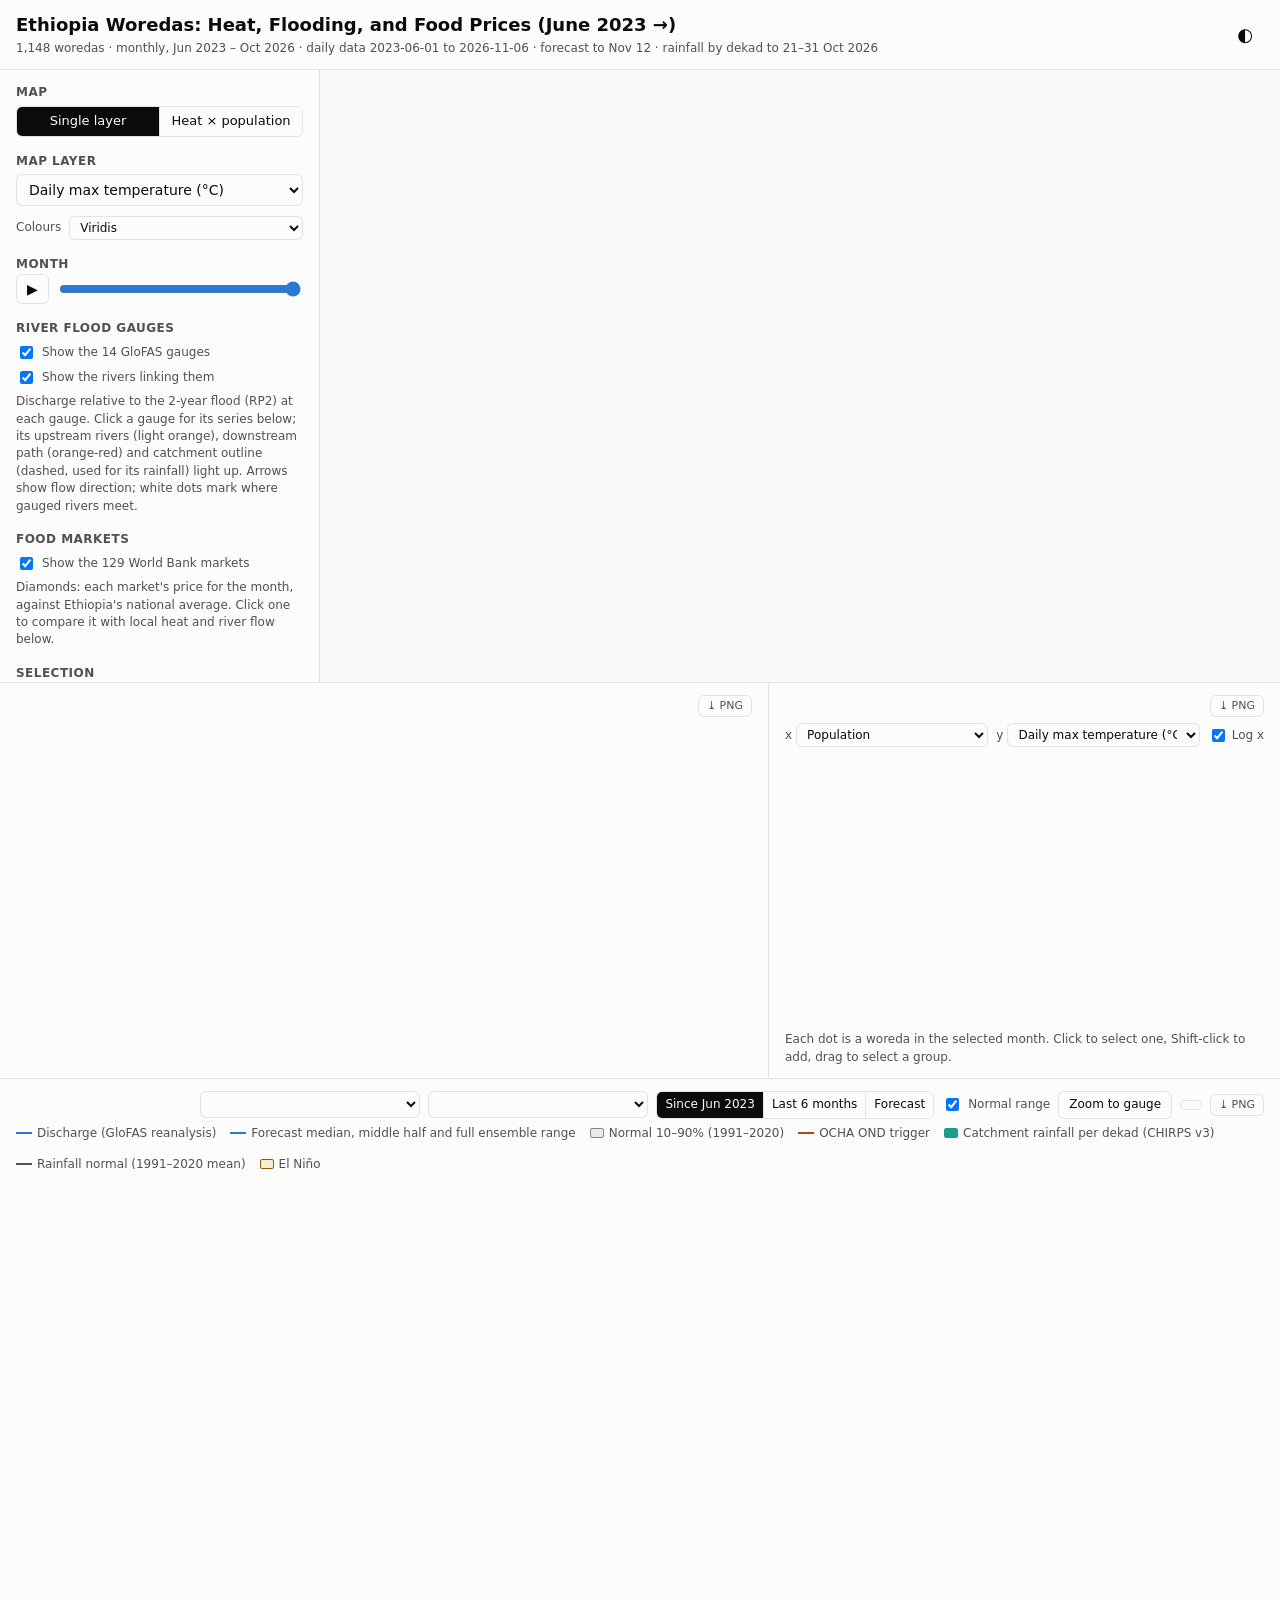
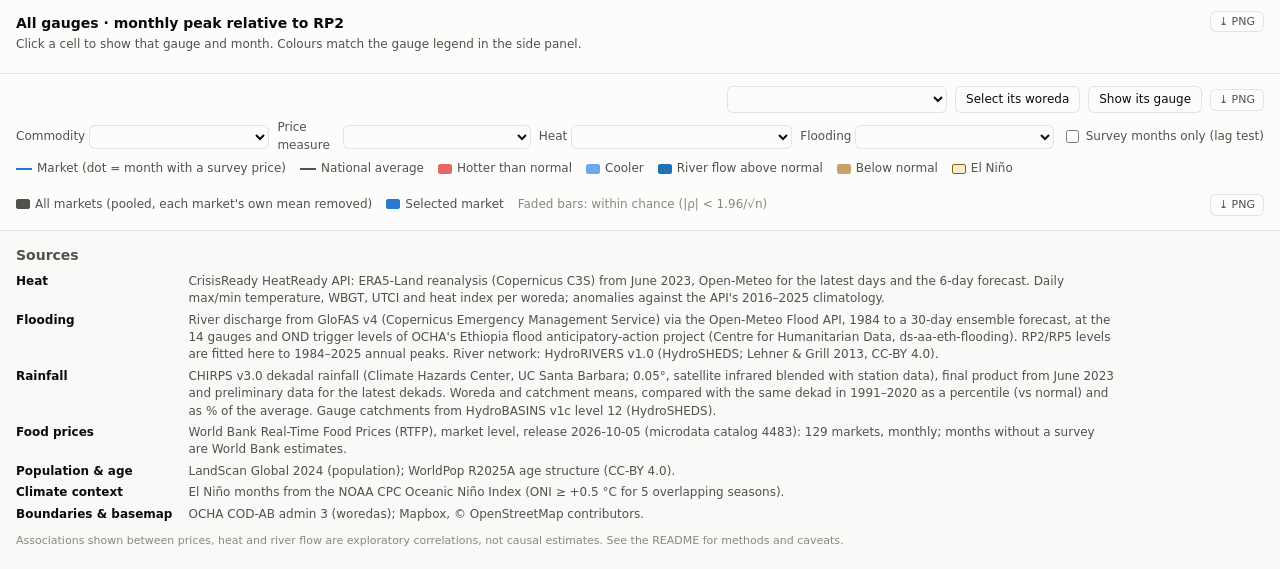
==== index.html @ 2c6a77bd "Publish map data 2026-11-07 08:17" ====
<!doctype html>
<html lang="en">
<head>
  <meta charset="utf-8">
  <meta name="viewport" content="width=device-width, initial-scale=1">
  <title>Ethiopia Woredas: Heat, Flooding, and Food Prices (June 2023 →)</title>
  <link href="https://api.mapbox.com/mapbox-gl-js/v3.7.0/mapbox-gl.css" rel="stylesheet">
  <link href="style.css?v=12" rel="stylesheet">
</head>
<body>
  <header>
    <div>
      <h1>Ethiopia Woredas: Heat, Flooding, and Food Prices (June 2023 →)</h1>
      <p class="sub" id="coverage"></p>
    </div>
    <button id="themeBtn" class="ghost" type="button" aria-label="Toggle light/dark">◐</button>
  </header>

  <main>
    <aside id="panel">
      <section>
        <span class="lbl">Map</span>
        <div class="seg" role="group" aria-label="Map mode">
          <button type="button" data-mode="single" aria-pressed="true">Single layer</button>
          <button type="button" data-mode="bi" aria-pressed="false">Heat × population</button>
        </div>
      </section>

      <section id="singleCtl">
        <label for="metric" class="lbl">Map layer</label>
        <select id="metric"></select>
        <p id="metricDesc" class="desc"></p>
        <div id="legend"></div>
        <label class="scheme"><span>Colours</span>
          <select id="scheme">
            <option value="viridis">Viridis</option>
            <option value="classic">Classic (by theme)</option>
          </select>
        </label>
      </section>

      <section id="biCtl" hidden>
        <label for="biY" class="lbl">Heat</label>
        <select id="biY" data-axis="y"></select>
        <label for="biX" class="lbl lblGap">Population or age</label>
        <select id="biX" data-axis="x"></select>
        <p class="desc">Each woreda is ranked into thirds on both. Dark woredas are among the hottest and the most populated.</p>
        <div id="bivLegend"></div>
        <div id="hotspots"></div>
      </section>

      <section id="timeCtl">
        <div class="row">
          <span class="lbl">Month</span>
          <span id="monthLabel" class="month"></span>
          <span id="ensoBadge" class="badge" hidden>El Niño</span>
        </div>
        <div class="row">
          <button id="playBtn" type="button" aria-label="Play">▶</button>
          <input id="slider" type="range" min="0" step="1" aria-label="Month">
        </div>
      </section>
      <section id="dayCtl" hidden>
        <div class="row">
          <span class="lbl">Day</span>
          <span id="dayLabel" class="month"></span>
          <span id="fcBadge" class="badge fc" hidden>Forecast</span>
        </div>
        <div class="row">
          <input id="daySlider" type="range" min="0" step="1" aria-label="Day">
        </div>
      </section>
      <section id="dekCtl" hidden>
        <div class="row">
          <span class="lbl">Dekad</span>
          <span id="dekLabel" class="month"></span>
          <span id="dekBadge" class="badge" hidden>El Niño</span>
          <span id="dekPre" class="badge fc" hidden>Preliminary</span>
        </div>
        <div class="row">
          <button id="dekPlay" type="button" aria-label="Play">▶</button>
          <input id="dekSlider" type="range" min="0" step="1" aria-label="Dekad">
        </div>
      </section>
      <p id="staticNote" class="desc" hidden></p>

      <section id="gaugeCtl">
        <span class="lbl">River flood gauges</span>
        <label class="check"><input type="checkbox" id="showGauges" checked> Show the 14 GloFAS gauges</label>
        <label class="check" id="riverRow"><input type="checkbox" id="showRivers" checked> Show the rivers linking them</label>
        <div id="gaugeLegend"></div>
        <p class="desc">Discharge relative to the 2-year flood (RP2) at each gauge. Click a gauge for its series below; its upstream rivers (light orange), downstream path (orange-red) and catchment outline (dashed, used for its rainfall) light up. Arrows show flow direction; white dots mark where gauged rivers meet.</p>
      </section>

      <section id="marketCtl">
        <span class="lbl">Food markets</span>
        <label class="check"><input type="checkbox" id="showMarkets" checked> Show the 129 World Bank markets</label>
        <div id="marketLegend"></div>
        <p class="desc">Diamonds: each market's price for the month, against Ethiopia's national average. Click one to compare it with local heat and river flow below.</p>
      </section>

      <section>
        <label for="find" class="lbl">Selection</label>
        <input id="find" list="woredaList" placeholder="Find a woreda…" autocomplete="off">
        <datalist id="woredaList"></datalist>
        <label class="check"><input type="checkbox" id="addMode"> Add to selection</label>
      </section>

      <section id="detail"></section>
    </aside>

    <div id="mapWrap">
      <div id="map"></div>
      <div id="tip" hidden></div>
    </div>
  </main>

  <div id="bottom">
    <section id="chartWrap">
      <div class="chartHead">
        <h2 id="chartTitle"></h2>
        <div class="legendRow" id="chartLegend"></div>
        <button type="button" class="png" data-png="chart" title="Download this chart as PNG">PNG</button>
      </div>
      <div id="chart"></div>
      <div id="chartTip" class="ftip" hidden></div>
    </section>

    <section id="scatterWrap">
      <div class="chartHead">
        <h2 id="scatterTitle"></h2>
        <span id="rho" class="rho"></span>
        <button type="button" class="png" data-png="scatter" title="Download this scatterplot as PNG">PNG</button>
      </div>
      <div class="scatterCtl">
        <label><span>x</span><select id="sX" data-axis="x"></select></label>
        <label><span>y</span><select id="sY" data-axis="y"></select></label>
        <label class="check"><input type="checkbox" id="sLog" checked> Log x</label>
      </div>
      <div id="scatter"></div>
      <div id="scatterTip" class="ftip" hidden></div>
      <p class="desc">Each dot is a woreda in the selected month. Click to select one, Shift-click to add, drag to select a group.</p>
    </section>
  </div>

  <section id="floodWrap">
    <div class="chartHead">
      <div>
        <h2 id="floodTitle"></h2>
        <div class="desc" id="floodWhere"></div>
        <div class="desc" id="floodLinks"></div>
      </div>
      <div class="floodCtl">
        <select id="gaugeSel" aria-label="Gauge"></select>
        <select id="gaugeCmp" aria-label="Compare with a connected gauge"></select>
        <div class="seg" id="floodRange" role="group" aria-label="Time range">
          <button type="button" data-range="all" aria-pressed="true">Since Jun 2023</button>
          <button type="button" data-range="recent" aria-pressed="false">Last 6 months</button>
          <button type="button" data-range="fc" aria-pressed="false">Forecast</button>
        </div>
        <label class="check"><input type="checkbox" id="showNormal" checked> Normal range</label>
        <button type="button" id="zoomGauge">Zoom to gauge</button>
        <button type="button" id="selZone"></button>
        <button type="button" class="png" data-png="flood" title="Download this chart as PNG">PNG</button>
      </div>
    </div>
    <div class="legendRow fleg">
      <span><i style="background:var(--accent)"></i>Discharge (GloFAS reanalysis)</span>
      <span><i style="background:var(--accent);height:0;border-top:2px dashed var(--accent)"></i>Forecast median, middle half and full ensemble range</span>
      <span><i class="box" style="background:var(--normal);border-color:var(--muted)"></i>Normal 10–90% (1991–2020)</span>
      <span id="cmpKey" hidden><i style="background:var(--cmp)"></i><span></span></span>
      <span><i style="background:var(--trigger)"></i>OCHA OND trigger</span>
      <span id="rainKey"><i class="box" style="background:var(--rain);border-color:var(--rain)"></i>Catchment rainfall per dekad (CHIRPS v3)</span>
      <span id="rainNorm"><i style="background:var(--ink-2);height:0;border-top:2px dashed var(--ink-2)"></i>Rainfall normal (1991–2020 mean)</span>
      <span><i class="box"></i>El Niño</span>
    </div>
    <div id="fchart"></div>
    <div id="fchartTip" class="ftip" hidden></div>
    <div id="floodStats"></div>
    <div class="chartHead stripHead">
      <h2 class="stripTitle">All gauges · monthly peak relative to RP2</h2>
      <button type="button" class="png" data-png="strip" title="Download this grid as PNG">PNG</button>
    </div>
    <p class="desc">Click a cell to show that gauge and month. Colours match the gauge legend in the side panel.</p>
    <div id="fstrip"></div>
    <div id="fstripTip" class="ftip" hidden></div>
    <p class="desc" id="floodSrc"></p>
  </section>

  <section id="foodWrap">
    <div class="chartHead">
      <div>
        <h2 id="foodTitle"></h2>
        <div class="desc" id="foodWhere"></div>
      </div>
      <div class="floodCtl">
        <select id="marketSel" aria-label="Market"></select>
        <button type="button" id="fpWoreda">Select its woreda</button>
        <button type="button" id="fpGauge">Show its gauge</button>
        <button type="button" class="png" data-png="food" title="Download this chart as PNG">PNG</button>
      </div>
    </div>
    <div class="scatterCtl fpCtl">
      <label><span>Commodity</span><select id="fpCom"></select></label>
      <label><span>Price measure</span><select id="fpMeas"></select></label>
      <label><span>Heat</span><select id="fpHeat"></select></label>
      <label><span>Flooding</span><select id="fpFlood"></select></label>
      <label class="check"><input type="checkbox" id="fpObs"> Survey months only (lag test)</label>
    </div>
    <div class="legendRow fleg">
      <span><i style="background:var(--accent)"></i>Market (dot = month with a survey price)</span>
      <span><i style="background:var(--national)"></i>National average</span>
      <span><i class="box" style="background:var(--warm);border-color:var(--warm)"></i>Hotter than normal</span>
      <span><i class="box" style="background:var(--cool);border-color:var(--cool)"></i>Cooler</span>
      <span><i class="box" style="background:var(--wet);border-color:var(--wet)"></i>River flow above normal</span>
      <span><i class="box" style="background:var(--dry);border-color:var(--dry)"></i>Below normal</span>
      <span><i class="box"></i>El Niño</span>
    </div>
    <div id="fpchart"></div>
    <div id="fpTip" class="ftip" hidden></div>
    <div class="lags">
      <div id="lagHeat"></div>
      <div id="lagFlood"></div>
    </div>
    <div class="legendRow fleg"><span><i class="box bAllKey"></i>All markets (pooled, each market's own mean removed)</span><span><i class="box bOneKey"></i>Selected market</span><span class="m">Faded bars: within chance (|ρ| &lt; 1.96/√n)</span><button type="button" class="png" data-png="lags" title="Download this pair of lag charts as PNG">PNG</button></div>
    <p class="desc" id="lagNote"></p>
    <p class="desc" id="foodSrc"></p>
  </section>

  <footer>
    <h2>Sources</h2>
    <dl class="sources">
      <dt>Heat</dt>
      <dd>CrisisReady HeatReady API: ERA5-Land reanalysis (Copernicus C3S) from June 2023, Open-Meteo for the latest days and the 6-day forecast. Daily max/min temperature, WBGT, UTCI and heat index per woreda; anomalies against the API's 2016–2025 climatology.</dd>
      <dt>Flooding</dt>
      <dd>River discharge from GloFAS v4 (Copernicus Emergency Management Service) via the Open-Meteo Flood API, 1984 to a 30-day ensemble forecast, at the 14 gauges and OND trigger levels of OCHA's Ethiopia flood anticipatory-action project (Centre for Humanitarian Data, ds-aa-eth-flooding). RP2/RP5 levels are fitted here to 1984–2025 annual peaks. River network: HydroRIVERS v1.0 (HydroSHEDS; Lehner &amp; Grill 2013, CC-BY 4.0).</dd>
      <dt>Rainfall</dt>
      <dd>CHIRPS v3.0 dekadal rainfall (Climate Hazards Center, UC Santa Barbara; 0.05°, satellite infrared blended with station data), final product from June 2023 and preliminary data for the latest dekads. Woreda and catchment means, compared with the same dekad in 1991–2020 as a percentile (vs normal) and as % of the average. Gauge catchments from HydroBASINS v1c level 12 (HydroSHEDS).</dd>
      <dt>Food prices</dt>
      <dd>World Bank Real-Time Food Prices (RTFP), market level, release 2026-10-05 (microdata catalog 4483): 129 markets, monthly; months without a survey are World Bank estimates.</dd>
      <dt>Population &amp; age</dt>
      <dd>LandScan Global 2024 (population); WorldPop R2025A age structure (CC-BY 4.0).</dd>
      <dt>Climate context</dt>
      <dd>El Niño months from the NOAA CPC Oceanic Niño Index (ONI ≥ +0.5 °C for 5 overlapping seasons).</dd>
      <dt>Boundaries &amp; basemap</dt>
      <dd>OCHA COD-AB admin 3 (woredas); Mapbox, © OpenStreetMap contributors.</dd>
    </dl>
    <p class="note">Associations shown between prices, heat and river flow are exploratory correlations, not causal estimates. See the README for methods and caveats.</p>
  </footer>

  <script src="https://api.mapbox.com/mapbox-gl-js/v3.7.0/mapbox-gl.js"></script>
  <script src="config.js"></script>
  <script src="data/geo.js?v=3"></script>
  <script src="data/rivers.js?v=202611041614"></script>
  <script src="data/food.js?v=202611070816"></script>
  <script src="data/flood.js?v=202611070816"></script>
  <script src="data/rain.js?v=202611070817"></script>
  <script src="data/data.js?v=202611070813"></script>
  <script src="app.js?v=23"></script>
</body>
</html>
---- style.css ----
:root {
  color-scheme: light;
  --page: #f9f9f7;
  --surface: #fcfcfb;
  --ink: #0b0b0b;
  --ink-2: #52514e;
  --muted: #898781;
  --grid: #e1e0d9;
  --axis: #c3c2b7;
  --border: rgba(11, 11, 11, 0.10);
  --accent: #2a78d6;
  --national: #52514e;
  --enso: rgba(237, 161, 0, 0.16);
  --enso-ink: #8a5d00;
  --nodata: #d6d5cf;
  --dot: rgba(82, 81, 78, 0.42);
  --brush: rgba(42, 120, 214, 0.12);
  --fc-iqr: rgba(42, 120, 214, 0.26);
  --normal: rgba(137, 135, 129, 0.16);
  --trigger: #c2410c;
  --warm: #e66767;
  --cool: #6da7ec;
  --wet: #2171b5;
  --dry: #c8a26b;
  --cmp: #d97706;
  --rain: #1b9e8f;
  --lag-all: #52514e;
}
@media (prefers-color-scheme: dark) {
  :root:not([data-theme="light"]) {
    color-scheme: dark;
    --page: #0d0d0d;
    --surface: #1a1a19;
    --ink: #f0efec;
    --ink-2: #c3c2b7;
    --muted: #898781;
    --grid: #2c2c2a;
    --axis: #383835;
    --border: rgba(255, 255, 255, 0.10);
    --accent: #3987e5;
    --national: #c3c2b7;
    --enso: rgba(201, 133, 0, 0.22);
    --enso-ink: #f0c060;
    --nodata: #383835;
    --dot: rgba(195, 194, 183, 0.40);
    --brush: rgba(57, 135, 229, 0.18);
    --fc-iqr: rgba(57, 135, 229, 0.34);
    --normal: rgba(195, 194, 183, 0.14);
    --trigger: #fb923c;
    --warm: #e66767;
    --cool: #6da7ec;
    --wet: #4a98d8;
    --dry: #c8a26b;
    --cmp: #d97706;
    --rain: #3fbfae;
    --lag-all: #c3c2b7;
  }
}
:root[data-theme="dark"] {
  color-scheme: dark;
  --page: #0d0d0d;
  --surface: #1a1a19;
  --ink: #f0efec;
  --ink-2: #c3c2b7;
  --muted: #898781;
  --grid: #2c2c2a;
  --axis: #383835;
  --border: rgba(255, 255, 255, 0.10);
  --accent: #3987e5;
  --national: #c3c2b7;
  --enso: rgba(201, 133, 0, 0.22);
  --enso-ink: #f0c060;
  --nodata: #383835;
  --dot: rgba(195, 194, 183, 0.40);
  --brush: rgba(57, 135, 229, 0.18);
  --fc-iqr: rgba(57, 135, 229, 0.34);
  --normal: rgba(195, 194, 183, 0.14);
  --trigger: #fb923c;
  --warm: #e66767;
  --cool: #6da7ec;
  --wet: #4a98d8;
  --dry: #c8a26b;
  --cmp: #d97706;
  --rain: #3fbfae;
  --lag-all: #c3c2b7;
}

* { box-sizing: border-box; }
html, body { margin: 0; }
body {
  background: var(--page);
  color: var(--ink);
  font: 14px/1.45 system-ui, -apple-system, "Segoe UI", sans-serif;
}
header {
  display: flex; justify-content: space-between; align-items: center;
  padding: 12px 16px; border-bottom: 1px solid var(--border); background: var(--surface);
}
h1 { font-size: 18px; margin: 0; font-weight: 600; }
h2 { font-size: 14px; margin: 0; font-weight: 600; }
.sub { margin: 2px 0 0; color: var(--ink-2); font-size: 12px; }
button {
  font: inherit; color: var(--ink); background: var(--surface); border: 1px solid var(--border);
  border-radius: 6px; padding: 4px 10px; cursor: pointer;
}
button.ghost { border-color: transparent; font-size: 18px; }
select, input[list] {
  width: 100%; font: inherit; padding: 6px 8px; border-radius: 6px;
  border: 1px solid var(--border); background: var(--surface); color: var(--ink);
}

main { display: flex; height: min(68vh, 720px); min-height: 420px; }
#panel {
  width: 320px; flex: none; overflow-y: auto; padding: 14px 16px;
  background: var(--surface); border-right: 1px solid var(--border);
}
#panel section { margin-bottom: 16px; }
.lbl { font-size: 12px; color: var(--ink-2); font-weight: 600; text-transform: uppercase; letter-spacing: .04em; display: block; margin-bottom: 4px; }
.desc { color: var(--ink-2); font-size: 12px; margin: 6px 0; }
.hint { color: var(--muted); font-size: 13px; }
.row { display: flex; align-items: center; gap: 8px; }
.row .lbl { margin: 0; }
.month { font-weight: 600; font-variant-numeric: tabular-nums; }
.badge {
  font-size: 11px; font-weight: 600; padding: 1px 7px; border-radius: 10px;
  background: var(--enso); color: var(--enso-ink); border: 1px solid var(--enso-ink);
}
#slider { flex: 1; accent-color: var(--accent); }

#legend { margin-top: 8px; }
.legBar { display: flex; height: 10px; border-radius: 3px; overflow: hidden; gap: 2px; }
.legBar span { flex: 1; }
.legTicks { display: flex; justify-content: space-between; font-size: 11px; color: var(--ink-2); margin-top: 3px; font-variant-numeric: tabular-nums; }
.legNo { display: flex; align-items: center; gap: 6px; font-size: 11px; color: var(--muted); margin-top: 4px; }
.legNo i { width: 12px; height: 10px; background: var(--nodata); border-radius: 2px; display: inline-block; }

#detail h3 { margin: 0; font-size: 16px; }
#detail .where { color: var(--ink-2); font-size: 12px; margin-bottom: 8px; }
#detail table { width: 100%; border-collapse: collapse; font-size: 12px; }
#detail td { padding: 3px 0; border-bottom: 1px solid var(--grid); }
#detail td:last-child { text-align: right; font-variant-numeric: tabular-nums; color: var(--ink); }
#detail td:first-child { color: var(--ink-2); }
#detail .grp td { color: var(--muted); font-weight: 600; text-transform: uppercase; font-size: 10px; letter-spacing: .05em; padding-top: 10px; border: 0; }
#detail button { font-size: 12px; }

#mapWrap { flex: 1; position: relative; min-width: 0; }
#map { position: absolute; inset: 0; }
#tip, .ftip {
  position: absolute; pointer-events: none; z-index: 5;
  background: var(--surface); color: var(--ink); border: 1px solid var(--border);
  border-radius: 6px; padding: 6px 8px; font-size: 12px; box-shadow: 0 2px 8px rgba(0,0,0,.12);
  white-space: nowrap;
}
#tip b, .ftip b { font-weight: 600; }
#tip .m, .ftip .m { color: var(--ink-2); }
#tip i.sw, .ftip i.sw { display: inline-block; width: 10px; height: 10px; border-radius: 2px; margin-right: 4px; vertical-align: -1px; }

#bottom {
  display: grid; grid-template-columns: minmax(0, 3fr) minmax(0, 2fr);
  background: var(--surface); border-top: 1px solid var(--border);
}
#chartWrap, #scatterWrap { position: relative; padding: 12px 16px 4px; min-width: 0; }
#scatterWrap { border-left: 1px solid var(--border); }
#scatterWrap .desc { margin: 2px 0 8px; }
.chartHead { display: flex; justify-content: space-between; align-items: center; flex-wrap: wrap; gap: 8px; }
.legendRow { display: flex; gap: 14px; font-size: 12px; color: var(--ink-2); align-items: center; }
.legendRow i { display: inline-block; width: 16px; height: 2px; vertical-align: middle; margin-right: 5px; }
.legendRow i.box { height: 10px; width: 14px; background: var(--enso); border: 1px solid var(--enso-ink); border-radius: 2px; }
#chart, #scatter { height: 280px; }
#chart svg, #scatter svg { display: block; width: 100%; height: 100%; }
#chart text, #scatter text { fill: var(--muted); font-size: 11px; font-variant-numeric: tabular-nums; }
#chart .ensoLbl { fill: var(--enso-ink); font-weight: 600; }
#scatter .axTitle { fill: var(--ink-2); font-weight: 600; }
#scatter svg { touch-action: none; }
.scatterCtl { display: flex; gap: 8px; align-items: center; margin: 6px 0 2px; flex-wrap: wrap; }
.scatterCtl label { display: flex; align-items: center; gap: 4px; font-size: 12px; color: var(--ink-2); }
.scatterCtl label:not(.check) { flex: 1; min-width: 140px; }
.scatterCtl select { padding: 3px 6px; font-size: 12px; }
.rho { font-size: 12px; color: var(--ink-2); font-variant-numeric: tabular-nums; }

/* map mode switch */
.seg { display: flex; border: 1px solid var(--border); border-radius: 6px; overflow: hidden; }
.seg button { flex: 1; border: 0; border-radius: 0; padding: 5px 8px; font-size: 13px; }
.seg button + button { border-left: 1px solid var(--border); }
.seg button[aria-pressed="true"] { background: var(--ink); color: var(--surface); }
.lblGap { margin-top: 10px; }
.scheme { display: flex; align-items: center; gap: 8px; margin-top: 10px; font-size: 12px; color: var(--ink-2); }
.scheme select { width: auto; flex: 1; padding: 3px 6px; font-size: 12px; }
.check { display: flex; align-items: center; gap: 6px; font-size: 12px; color: var(--ink-2); margin-top: 6px; cursor: pointer; }
.scatterCtl .check { margin-top: 0; }

/* bivariate legend: 3x3 cells, population rows (high on top) by heat columns */
.biv { display: grid; grid-template-columns: auto repeat(3, 34px); gap: 2px; align-items: center; margin: 8px 0 4px; font-size: 10px; color: var(--ink-2); font-variant-numeric: tabular-nums; }
.biv .c { height: 24px; border-radius: 2px; }
.biv .yl { text-align: right; padding-right: 6px; white-space: nowrap; }
.biv .xl { text-align: center; white-space: nowrap; overflow: hidden; text-overflow: ellipsis; }
.bivAxes { display: flex; justify-content: space-between; font-size: 11px; color: var(--ink-2); }
.hot { margin-top: 10px; }
.hot p { margin: 0 0 6px; font-size: 12px; color: var(--ink-2); }
.hot ol { margin: 0 0 6px; padding-left: 20px; font-size: 12px; }
.hot li { padding: 2px 0; cursor: pointer; }
.hot li:hover span.n { text-decoration: underline; }
.hot li .v { float: right; color: var(--ink-2); font-variant-numeric: tabular-nums; }

/* selection */
.chips { display: flex; flex-wrap: wrap; gap: 4px; margin: 6px 0 8px; max-height: 120px; overflow-y: auto; }
.chip { font-size: 11px; padding: 1px 2px 1px 8px; border-radius: 10px; background: var(--grid); display: inline-flex; align-items: center; }
#detail .chip button { border: 0; background: none; padding: 0 5px; margin: 0; font-size: 13px; line-height: 1; color: var(--ink-2); }
#detail .btns { display: flex; flex-wrap: wrap; gap: 6px; margin-top: 8px; }
#detail .btns button { margin: 0; }
.boxdraw { position: absolute; border: 1px dashed var(--ink); background: var(--brush); pointer-events: none; z-index: 4; }

footer { padding: 14px 16px 20px; color: var(--ink-2); font-size: 12px; border-top: 1px solid var(--border); }
footer h2 { margin-bottom: 8px; }
.sources { display: grid; grid-template-columns: max-content minmax(0, 1fr); gap: 4px 16px; margin: 0; max-width: 1100px; }
.sources dt { font-weight: 600; color: var(--ink); }
.sources dd { margin: 0; }
footer .note { color: var(--muted); margin: 10px 0 0; font-size: 11px; }
@media (max-width: 760px) { .sources { grid-template-columns: minmax(0, 1fr); } .sources dd { margin-bottom: 6px; } }

@media (max-width: 760px) {
  main { flex-direction: column; height: auto; }
  #panel { width: 100%; border-right: 0; border-bottom: 1px solid var(--border); }
  #mapWrap { flex: none; height: 60vh; }
  #chart, #scatter { height: 240px; }
}
@media (max-width: 1000px) {
  #bottom { grid-template-columns: minmax(0, 1fr); }
  #scatterWrap { border-left: 0; border-top: 1px solid var(--border); }
}

.badge.fc { background: var(--brush); color: var(--accent); border-color: var(--accent); }
#daySlider { flex: 1; accent-color: var(--accent); }
#chart .fcLbl { fill: var(--accent); font-weight: 600; }

/* flood gauges */
#gaugeLegend { margin-top: 6px; font-size: 12px; color: var(--ink-2); }
.gPeriod { font-weight: 600; color: var(--ink); margin-bottom: 2px; }
.gRow { display: flex; align-items: center; gap: 8px; padding: 1px 0; }
.gRow i { display: inline-block; border-radius: 50%; border: 1.2px solid #0b0b0b; flex: none; }
.gRow span { margin-left: auto; font-variant-numeric: tabular-nums; }
#floodWrap { position: relative; padding: 12px 16px 8px; background: var(--surface); border-top: 1px solid var(--border); }
#floodWrap .desc { margin: 2px 0 6px; }
.floodCtl { display: flex; flex-wrap: wrap; gap: 8px; align-items: center; }
.floodCtl select { width: auto; min-width: 220px; padding: 4px 6px; font-size: 13px; }
.floodCtl .seg button { font-size: 12px; padding: 4px 8px; white-space: nowrap; flex: none; }
@media (max-width: 760px) { .floodCtl select { min-width: 0; width: 100%; } #floodStats { grid-template-columns: repeat(2, minmax(0, 1fr)); } }
.floodCtl .check { margin-top: 0; }
.floodCtl > button { font-size: 12px; }
.fleg { flex-wrap: wrap; margin: 6px 0 2px; }
#fchart { height: 412px; }
#fchart svg, #fstrip svg { display: block; }
#fchart svg { width: 100%; height: 100%; }
#fchart text, #fstrip text { fill: var(--muted); font-size: 11px; font-variant-numeric: tabular-nums; }
#fchart .ensoLbl, #fstrip .ensoLbl { fill: var(--enso-ink); font-weight: 600; }
#fchart .fcLbl { fill: var(--accent); font-weight: 600; }
#fchart .trgLbl { fill: var(--trigger); font-weight: 600; }
#fstrip text.on { fill: var(--ink); font-weight: 600; }
#fstrip { overflow-x: auto; margin-bottom: 6px; }
#fstrip rect[data-t], #fstrip text[data-r] { cursor: pointer; }
#floodStats { display: grid; grid-template-columns: repeat(auto-fit, minmax(170px, 1fr)); gap: 8px; margin: 8px 0 14px; }
.fcard { border: 1px solid var(--border); border-radius: 8px; padding: 8px 10px; display: flex; flex-direction: column; gap: 2px; }
.fcard .lbl { margin: 0; font-size: 10px; }
.fcard b { font-size: 16px; font-weight: 600; font-variant-numeric: tabular-nums; }
.fcard .m { font-size: 11px; color: var(--ink-2); }
.fcard .vs { font-size: 11px; font-weight: 400; color: var(--ink-2); }
.stripTitle { margin-top: 4px; }

/* food prices */
#foodWrap { position: relative; padding: 12px 16px 8px; background: var(--surface); border-top: 1px solid var(--border); }
#foodWrap .desc { margin: 2px 0 6px; }
.fpCtl label { min-width: 170px; }
#fpchart svg, .lags svg { display: block; width: 100%; }
#fpchart text, .lags text { fill: var(--muted); font-size: 11px; font-variant-numeric: tabular-nums; }
#fpchart .pTitle, .lags .pTitle { fill: var(--ink-2); font-weight: 600; }
#fpchart .ensoLbl { fill: var(--enso-ink); font-weight: 600; }
.lags { display: grid; grid-template-columns: repeat(auto-fit, minmax(280px, 1fr)); gap: 16px; margin-top: 10px; }
.lags .bAll { fill: var(--lag-all); }
.lags .bOne { fill: var(--accent); }
.legendRow i.bAllKey { background: var(--lag-all); border-color: var(--lag-all); }
.legendRow i.bOneKey { background: var(--accent); border-color: var(--accent); }
.legendRow .m { color: var(--muted); }

#floodLinks { color: var(--ink); }
#gaugeCmp:disabled { opacity: .5; }

/* PNG export buttons */
button.png { font-size: 11px; padding: 2px 8px; color: var(--ink-2); white-space: nowrap; }
button.png::before { content: "⤓ "; }
button.png:disabled { opacity: .6; cursor: progress; }
.chartHead button.png { margin-left: auto; }
.legendRow button.png { margin-left: auto; }
.stripHead { margin-top: 4px; }
.mapboxgl-ctrl-group button.mapPng { width: auto; padding: 0 7px; font-size: 11px; font-weight: 600; color: #333; }
.mapboxgl-ctrl-group button.mapPng::before { content: ""; }

/* CHIRPS rainfall panel under the discharge chart */
#fchart .rainLbl { fill: var(--ink-2); font-weight: 600; }
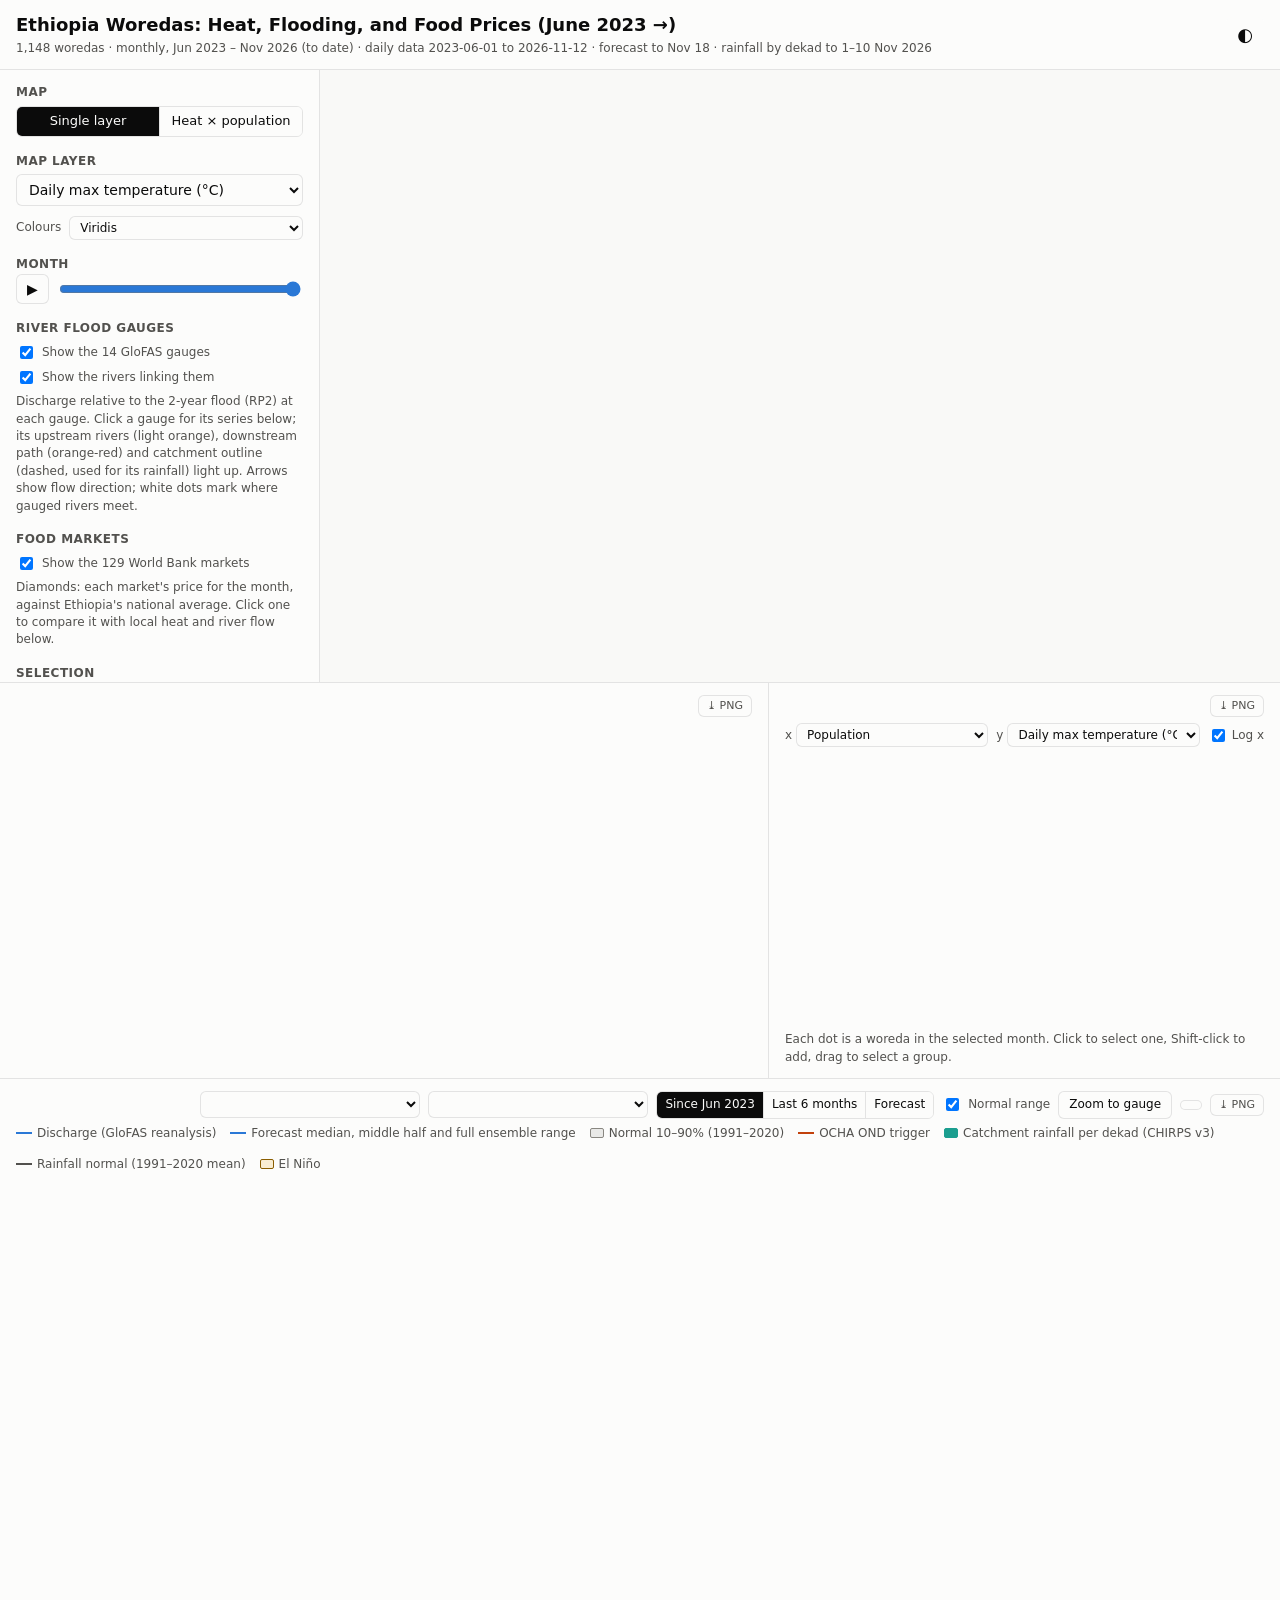
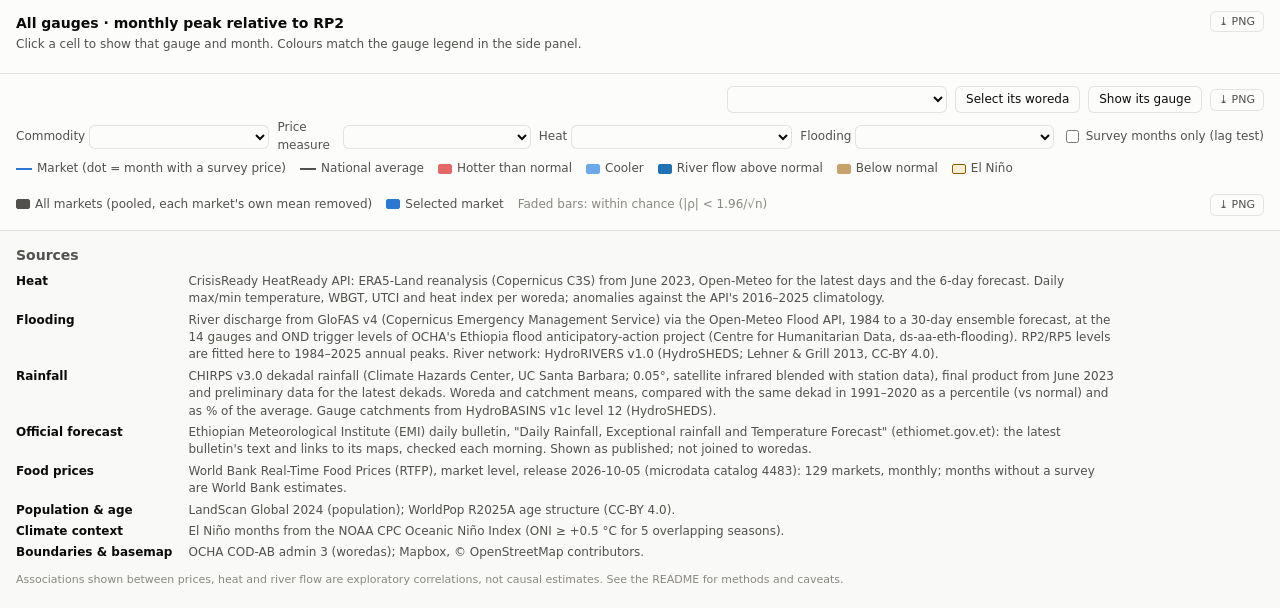
==== commit 7a776f64: "Publish map data 2026-11-13 10:09" ====
--- a/index.html
+++ b/index.html
@@ -5,7 +5,7 @@
   <meta name="viewport" content="width=device-width, initial-scale=1">
   <title>Ethiopia Woredas: Heat, Flooding, and Food Prices (June 2023 →)</title>
   <link href="https://api.mapbox.com/mapbox-gl-js/v3.7.0/mapbox-gl.css" rel="stylesheet">
-  <link href="style.css?v=12" rel="stylesheet">
+  <link href="style.css?v=15" rel="stylesheet">
 </head>
 <body>
   <header>
@@ -53,6 +53,7 @@
         <div class="row">
           <span class="lbl">Month</span>
           <span id="monthLabel" class="month"></span>
+          <span id="partBadge" class="badge fc" hidden>Month to date</span>
           <span id="ensoBadge" class="badge" hidden>El Niño</span>
         </div>
         <div class="row">
@@ -142,6 +143,21 @@
       <p class="desc">Each dot is a woreda in the selected month. Click to select one, Shift-click to add, drag to select a group.</p>
     </section>
   </div>
+
+  <section id="emiWrap" hidden>
+    <div class="chartHead">
+      <div>
+        <h2 id="emiTitle">EthioMet official forecast</h2>
+        <div class="desc" id="emiWhere"></div>
+      </div>
+      <div class="floodCtl">
+        <div class="seg" id="emiDays" role="group" aria-label="Forecast day"></div>
+        <a id="emiLink" class="btnLink" target="_blank" rel="noopener">Open the bulletin ↗</a>
+      </div>
+    </div>
+    <div id="emiGrid"></div>
+    <p class="desc" id="emiNote"></p>
+  </section>
 
   <section id="floodWrap">
     <div class="chartHead">
@@ -236,8 +252,10 @@
       <dd>River discharge from GloFAS v4 (Copernicus Emergency Management Service) via the Open-Meteo Flood API, 1984 to a 30-day ensemble forecast, at the 14 gauges and OND trigger levels of OCHA's Ethiopia flood anticipatory-action project (Centre for Humanitarian Data, ds-aa-eth-flooding). RP2/RP5 levels are fitted here to 1984–2025 annual peaks. River network: HydroRIVERS v1.0 (HydroSHEDS; Lehner &amp; Grill 2013, CC-BY 4.0).</dd>
       <dt>Rainfall</dt>
       <dd>CHIRPS v3.0 dekadal rainfall (Climate Hazards Center, UC Santa Barbara; 0.05°, satellite infrared blended with station data), final product from June 2023 and preliminary data for the latest dekads. Woreda and catchment means, compared with the same dekad in 1991–2020 as a percentile (vs normal) and as % of the average. Gauge catchments from HydroBASINS v1c level 12 (HydroSHEDS).</dd>
+      <dt>Official forecast</dt>
+      <dd>Ethiopian Meteorological Institute (EMI) daily bulletin, "Daily Rainfall, Exceptional rainfall and Temperature Forecast" (ethiomet.gov.et): the latest bulletin's text and links to its maps, checked each morning. Shown as published; not joined to woredas.</dd>
       <dt>Food prices</dt>
-      <dd>World Bank Real-Time Food Prices (RTFP), market level, release 2026-10-05 (microdata catalog 4483): 129 markets, monthly; months without a survey are World Bank estimates.</dd>
+      <dd>World Bank Real-Time Food Prices (RTFP), market level, release <span id="fpRel">2026-10-05</span> (microdata catalog 4483): 129 markets, monthly; months without a survey are World Bank estimates.</dd>
       <dt>Population &amp; age</dt>
       <dd>LandScan Global 2024 (population); WorldPop R2025A age structure (CC-BY 4.0).</dd>
       <dt>Climate context</dt>
@@ -252,10 +270,11 @@
   <script src="config.js"></script>
   <script src="data/geo.js?v=3"></script>
   <script src="data/rivers.js?v=202611041614"></script>
-  <script src="data/food.js?v=202611070816"></script>
-  <script src="data/flood.js?v=202611070816"></script>
-  <script src="data/rain.js?v=202611070817"></script>
-  <script src="data/data.js?v=202611070813"></script>
-  <script src="app.js?v=23"></script>
+  <script src="data/food.js?v=202611131003"></script>
+  <script src="data/flood.js?v=202611131003"></script>
+  <script src="data/rain.js?v=202611131003"></script>
+  <script src="data/ethiomet.js?v=202611131003"></script>
+  <script src="data/data.js?v=202611131000"></script>
+  <script src="app.js?v=29"></script>
 </body>
 </html>
--- a/style.css
+++ b/style.css
@@ -296,3 +296,18 @@
 
 /* CHIRPS rainfall panel under the discharge chart */
 #fchart .rainLbl { fill: var(--ink-2); font-weight: 600; }
+
+/* EthioMet bulletin panel */
+#emiWrap { position: relative; padding: 12px 16px 8px; background: var(--surface); border-top: 1px solid var(--border); }
+#emiWrap .desc { margin: 2px 0 6px; }
+#emiDays button { white-space: nowrap; }
+.btnLink { font-size: 13px; padding: 5px 10px; border: 1px solid var(--border); border-radius: 6px; color: var(--ink); text-decoration: none; white-space: nowrap; }
+.btnLink:hover { background: var(--page); }
+#emiGrid { display: grid; grid-template-columns: repeat(auto-fit, minmax(230px, 1fr)); gap: 10px; margin: 8px 0 4px; }
+.emiCard { border: 1px solid var(--border); border-radius: 6px; padding: 8px 10px; display: flex; flex-direction: column; }
+.emiCard .grp { font-size: 10px; color: var(--muted); font-weight: 600; text-transform: uppercase; letter-spacing: .05em; }
+.emiCard h3 { margin: 1px 0 4px; font-size: 14px; }
+.emiCard p { margin: 0 0 6px; font-size: 13px; line-height: 1.45; flex: 1; }
+.emiCard .foot { display: flex; justify-content: space-between; gap: 8px; font-size: 11px; color: var(--muted); }
+.emiCard .foot a { font-size: 12px; white-space: nowrap; color: var(--accent); }
+.emiCard p.none { color: var(--muted); font-style: italic; }
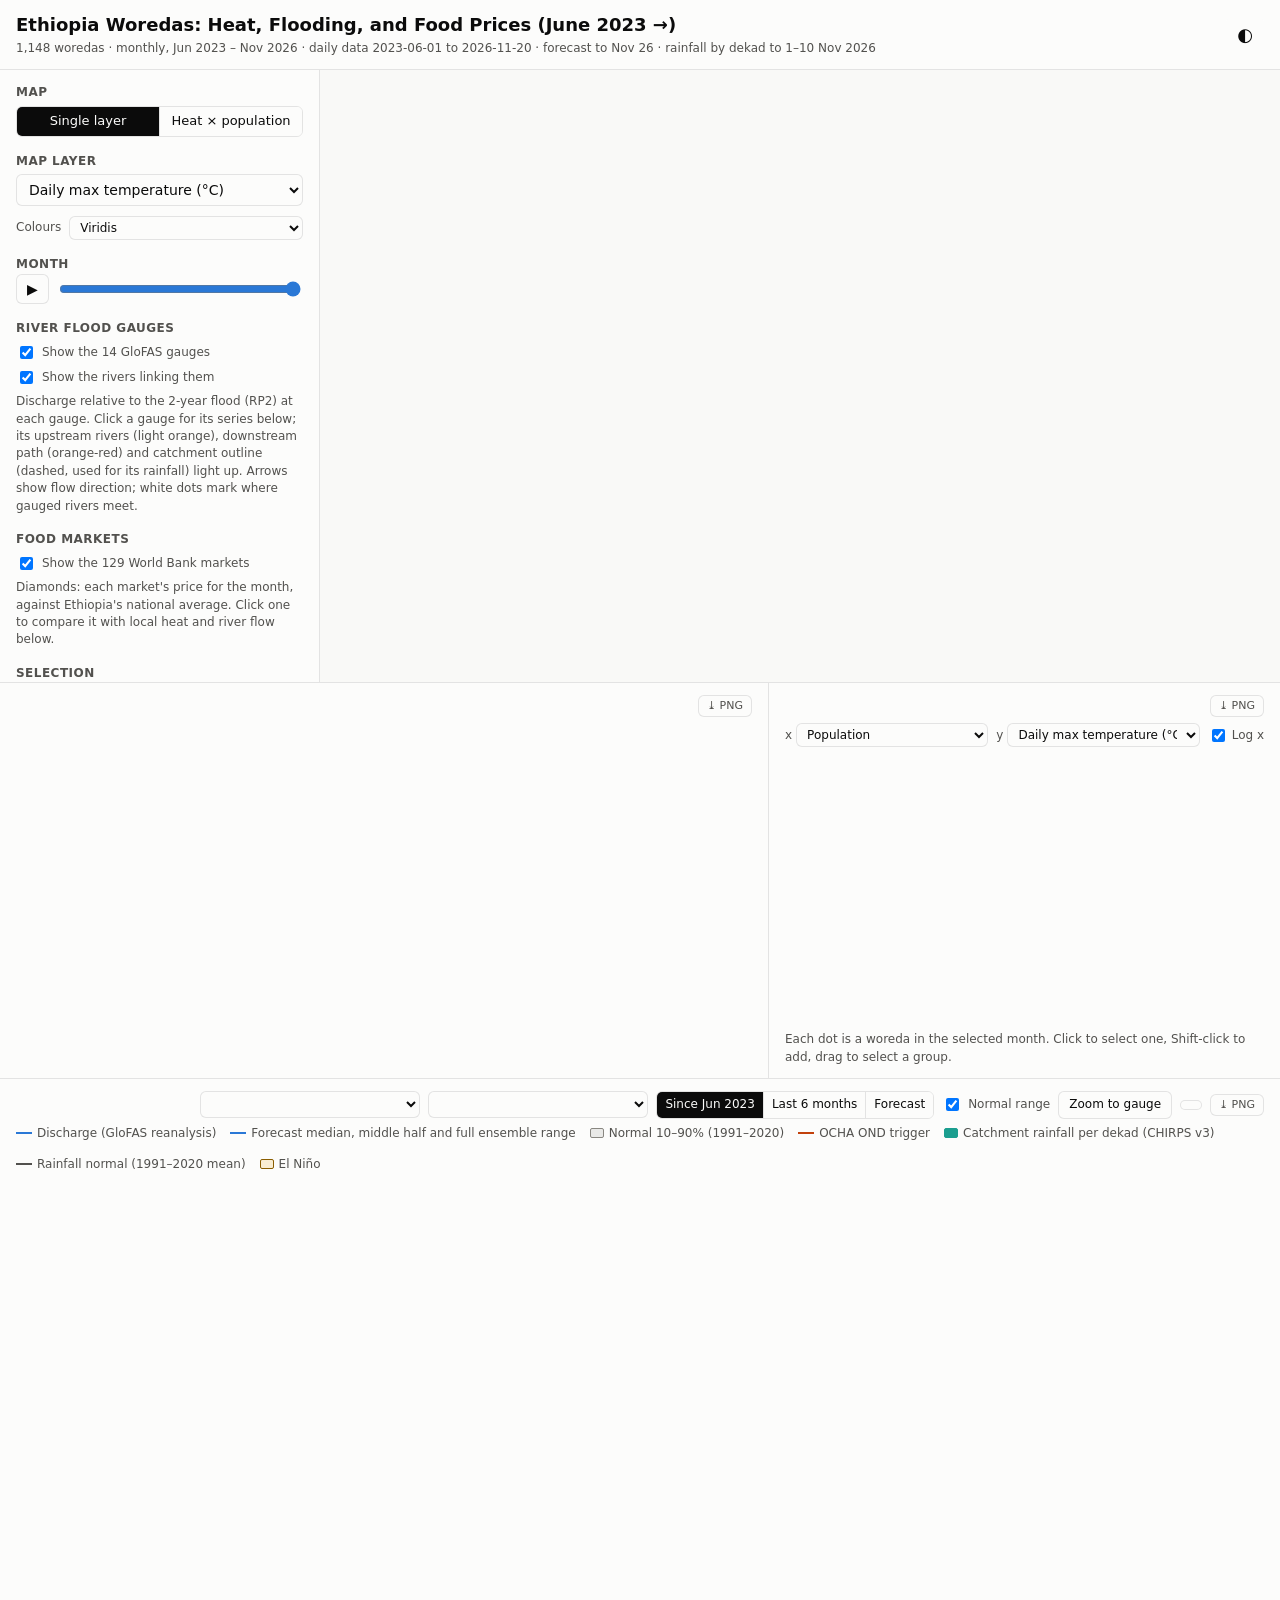
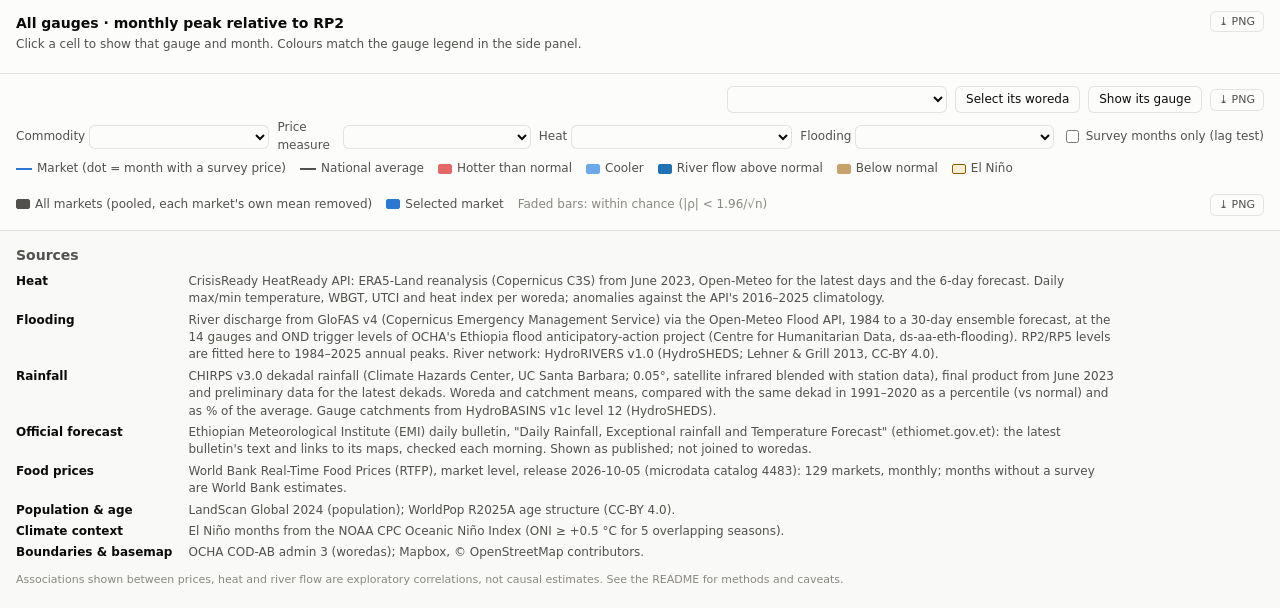
==== commit 9d440da3: "Publish map data 2026-11-21 07:39" ====
--- a/index.html
+++ b/index.html
@@ -270,11 +270,11 @@
   <script src="config.js"></script>
   <script src="data/geo.js?v=3"></script>
   <script src="data/rivers.js?v=202611041614"></script>
-  <script src="data/food.js?v=202611131003"></script>
-  <script src="data/flood.js?v=202611131003"></script>
-  <script src="data/rain.js?v=202611131003"></script>
-  <script src="data/ethiomet.js?v=202611131003"></script>
-  <script src="data/data.js?v=202611131000"></script>
+  <script src="data/food.js?v=202611210736"></script>
+  <script src="data/flood.js?v=202611210736"></script>
+  <script src="data/rain.js?v=202611210739"></script>
+  <script src="data/ethiomet.js?v=202611210739"></script>
+  <script src="data/data.js?v=202611210733"></script>
   <script src="app.js?v=29"></script>
 </body>
 </html>
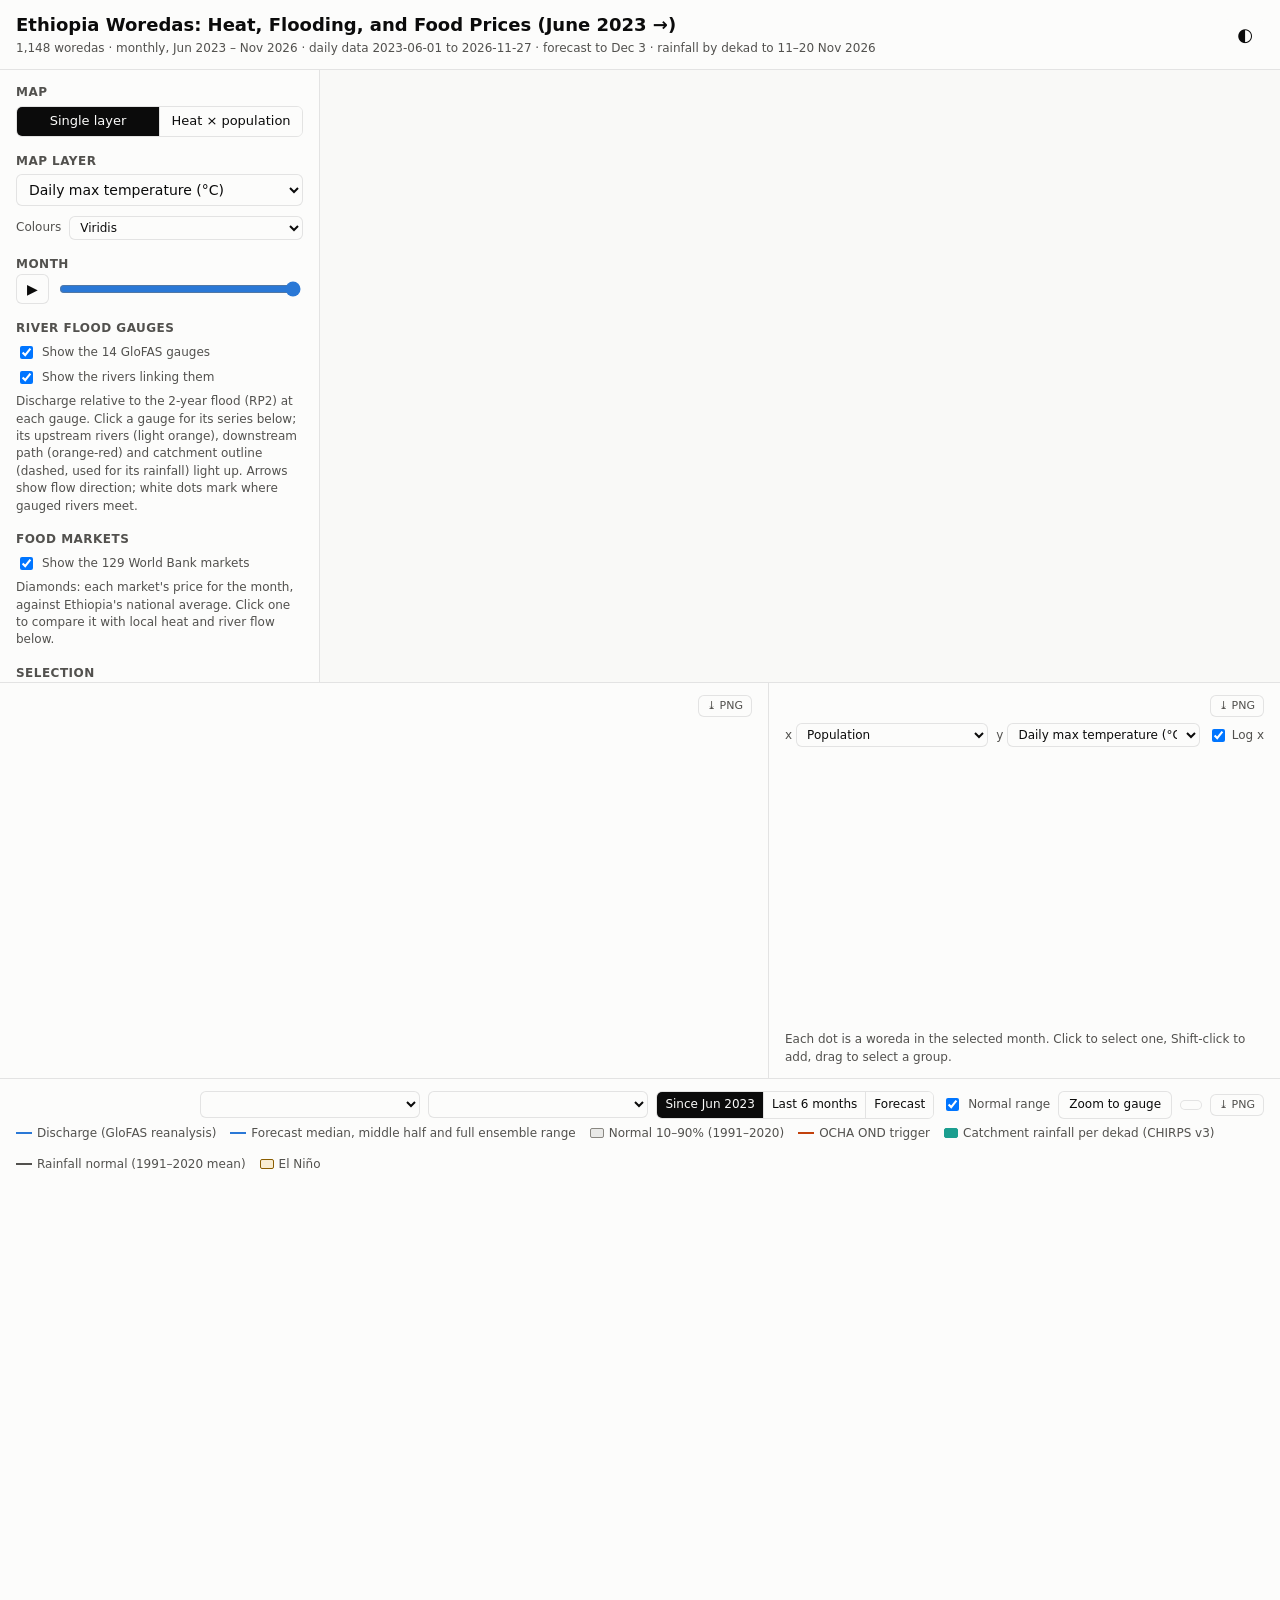
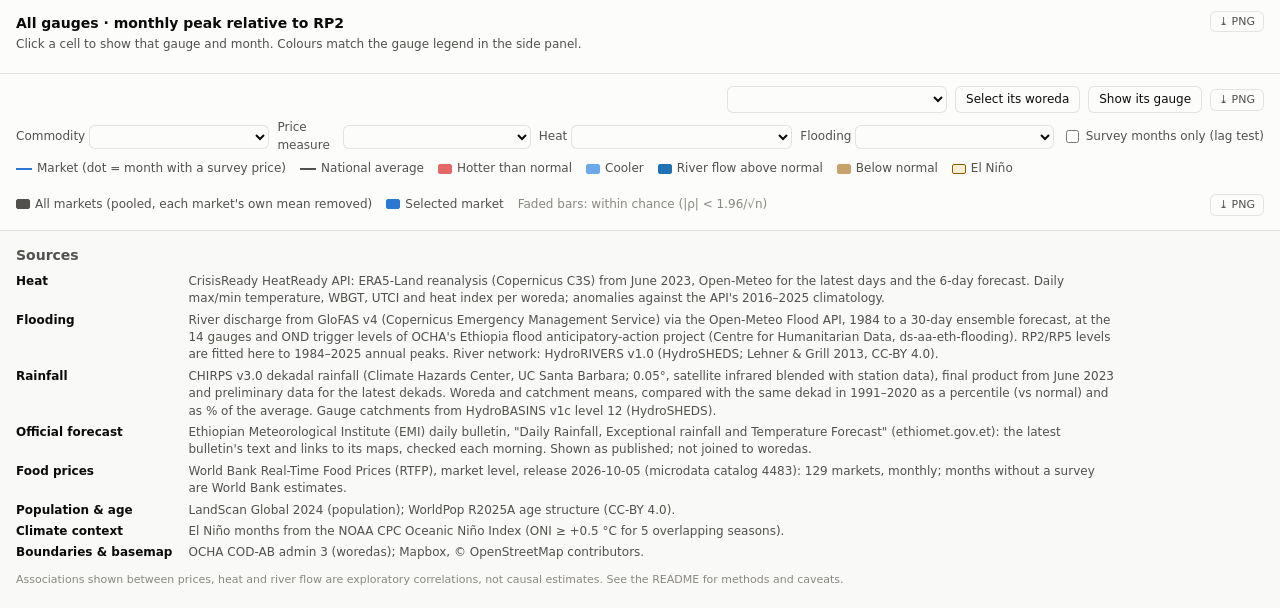
==== commit 43ee3259: "Publish map data 2026-11-28 07:37" ====
--- a/index.html
+++ b/index.html
@@ -270,11 +270,11 @@
   <script src="config.js"></script>
   <script src="data/geo.js?v=3"></script>
   <script src="data/rivers.js?v=202611041614"></script>
-  <script src="data/food.js?v=202611210736"></script>
-  <script src="data/flood.js?v=202611210736"></script>
-  <script src="data/rain.js?v=202611210739"></script>
-  <script src="data/ethiomet.js?v=202611210739"></script>
-  <script src="data/data.js?v=202611210733"></script>
+  <script src="data/food.js?v=202611280737"></script>
+  <script src="data/flood.js?v=202611280737"></script>
+  <script src="data/rain.js?v=202611280737"></script>
+  <script src="data/ethiomet.js?v=202611280737"></script>
+  <script src="data/data.js?v=202611280733"></script>
   <script src="app.js?v=29"></script>
 </body>
 </html>
